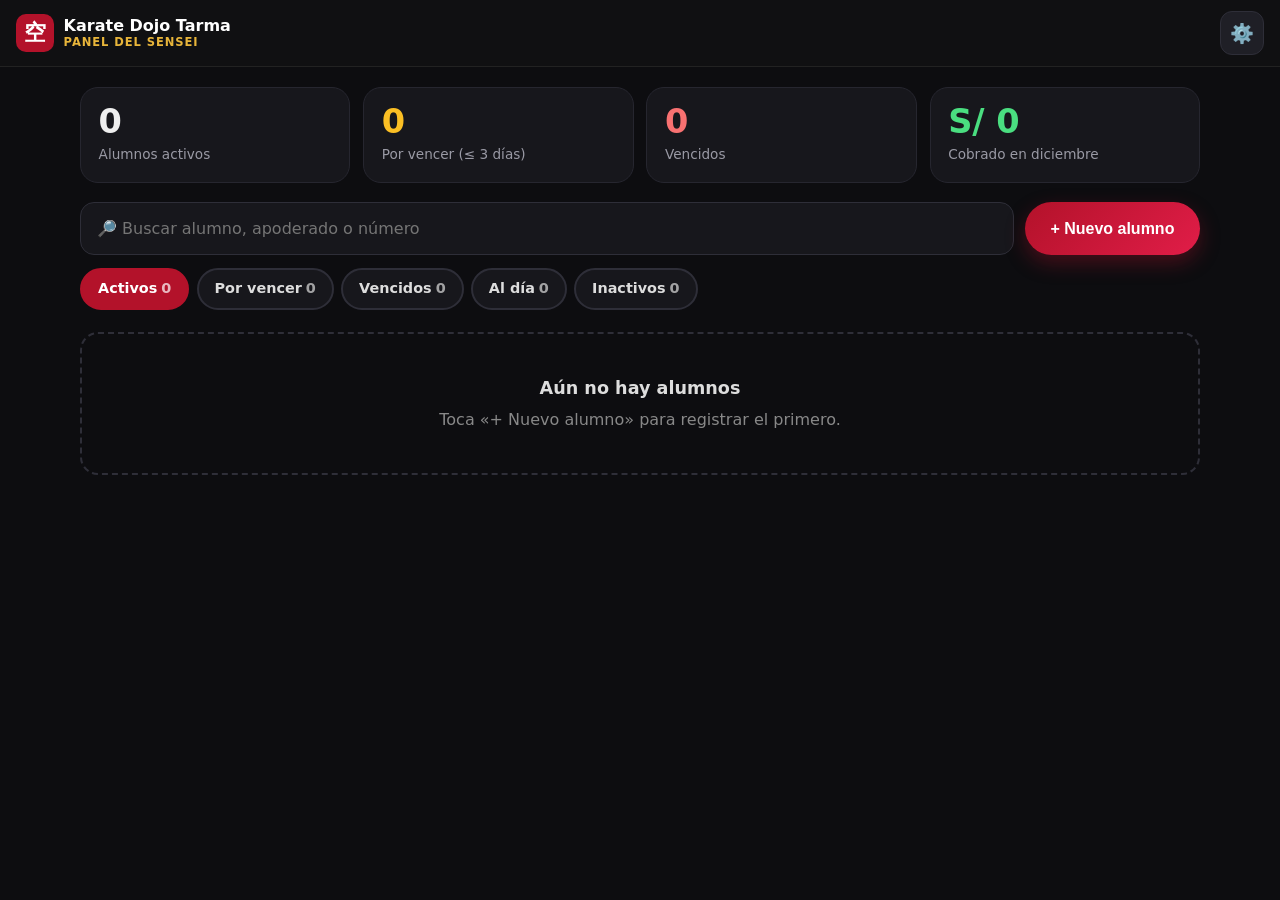
==== panel.html @ d48605f1 "Agrega tienda con carrito, plan mensual S/ 80 y panel del sensei - Página: sección Clases (lun, mié," ====
<!doctype html>
<html lang="es">
<head>
  <meta charset="utf-8">
  <meta name="viewport" content="width=device-width, initial-scale=1">
  <meta name="robots" content="noindex, nofollow">
  <title>Panel del sensei</title>
  <meta name="theme-color" content="#111114">
  <link rel="icon" href="data:image/svg+xml,%3Csvg xmlns='http://www.w3.org/2000/svg' viewBox='0 0 100 100'%3E%3Crect width='100' height='100' rx='22' fill='%23111114'/%3E%3Ctext x='50' y='70' font-size='60' text-anchor='middle' fill='%23e8b53a'%3E帳%3C/text%3E%3C/svg%3E">
  <link rel="stylesheet" href="css/styles.css">
  <link rel="stylesheet" href="css/panel.css">
</head>
<body class="pn">

<!-- Bloqueo con PIN (opcional) -->
<div class="lock" id="lock" hidden>
  <form class="lock-box" id="lockForm">
    <span class="logo big-logo">帳</span>
    <h1>Panel del sensei</h1>
    <p>Ingresa tu PIN</p>
    <input id="lockPin" type="password" inputmode="numeric" autocomplete="current-password" maxlength="12" required>
    <button class="btn btn-block">Entrar</button>
    <small id="lockErr"></small>
  </form>
</div>

<header class="pn-nav">
  <a class="brand" href="index.html"><span class="logo">空</span><span><span id="clubName">Karate</span><small>Panel del sensei</small></span></a>
  <div class="pn-nav-act">
    <button class="ibtn" id="btnCfg" aria-label="Ajustes y copias">⚙️</button>
  </div>
</header>

<main class="wrap pn-main">
  <div class="backup-warn" id="backupWarn" hidden>
    <span>💾 Los datos se guardan <b>solo en este celular / navegador</b>. Haz una copia de seguridad.</span>
    <button class="btn btn-sm" id="btnBackupNow">Descargar copia</button>
  </div>
  <div class="store-warn" id="storeWarn" hidden>⚠️ Este navegador no permite guardar datos (modo incógnito). Lo que registres se perderá al cerrar.</div>

  <section class="kpis" id="kpis"></section>

  <section class="toolbar">
    <input type="search" id="q" placeholder="🔎 Buscar alumno, apoderado o número">
    <button class="btn" id="btnNuevo">+ Nuevo alumno</button>
  </section>
  <div class="fchips" id="fchips"></div>

  <section class="alumnos" id="lista"></section>
</main>

<!-- Formulario alumno -->
<dialog class="dlg" id="dlgAlumno">
  <form id="fAlumno" method="dialog">
    <div class="dlg-head"><h2 id="fTitulo">Nuevo alumno</h2><button type="button" class="x" data-close>×</button></div>
    <div class="dlg-body fgrid">
      <label class="full">Nombre del alumno *<input name="nombre" required autocomplete="off"></label>
      <label>Apoderado (si es menor)<input name="apoderado" autocomplete="off"></label>
      <label>WhatsApp *<input name="whatsapp" type="tel" inputmode="tel" placeholder="987 654 321" required></label>
      <label>Edad<input name="edad" type="number" min="2" max="99"></label>
      <label>Grupo<select name="grupo" id="selGrupo"></select></label>
      <label>Cinturón<select name="cinturon" id="selCinturon"></select></label>
      <label>Mensualidad (S/)<input name="monto" type="number" min="0" step="1"></label>
      <label>Fecha de inscripción<input name="inicio" type="date" required></label>
      <label>Próximo vencimiento *<input name="vence" type="date" required></label>
      <label class="full">Notas<textarea name="notas" rows="2" placeholder="Talla de karategi, alergias, descuento…"></textarea></label>
      <label class="chk full"><input type="checkbox" name="activo" checked> Alumno activo (desmarca si se retiró)</label>
      <div class="full pagos" id="fPagos"></div>
    </div>
    <div class="dlg-foot"><button type="button" class="btn btn-ghost2" data-close>Cancelar</button><button class="btn" value="ok">Guardar</button></div>
  </form>
</dialog>

<!-- Ajustes -->
<dialog class="dlg" id="dlgCfg">
  <form id="fCfg" method="dialog">
    <div class="dlg-head"><h2>Ajustes</h2><button type="button" class="x" data-close>×</button></div>
    <div class="dlg-body">
      <h3>Avisos</h3>
      <div class="fgrid">
        <label>Avisar con cuántos días de anticipación<input name="dias" type="number" min="0" max="15"></label>
        <label>Mensualidad por defecto (S/)<input name="monto" type="number" min="0"></label>
      </div>
      <label>Mensaje: mensualidad por vencer<textarea name="msgPorVencer" rows="5"></textarea></label>
      <label>Mensaje: mensualidad vencida<textarea name="msgVencido" rows="5"></textarea></label>
      <p class="hint">Puedes usar: <code>{contacto}</code> <code>{alumno}</code> <code>{monto}</code> <code>{fecha}</code> <code>{cuando}</code> <code>{club}</code> <code>{yape}</code> <code>{dias_clase}</code> · <button type="button" class="link" id="btnMsgReset">restaurar mensajes</button></p>

      <h3>Seguridad</h3>
      <label>PIN para abrir el panel (vacío = sin PIN)<input name="pin" type="password" inputmode="numeric" maxlength="12" placeholder="••••" autocomplete="new-password"></label>
      <p class="hint">El PIN evita que alguien que tome tu celular vea la lista. Los datos nunca se suben a internet ni a GitHub.</p>

      <h3>Copias de seguridad</h3>
      <div class="bk">
        <button type="button" class="btn btn-sm" id="btnExport">💾 Descargar copia</button>
        <label class="btn btn-sm btn-ghost2 file">📂 Restaurar copia<input type="file" id="fileImport" accept=".json,application/json" hidden></label>
        <button type="button" class="btn btn-sm btn-ghost2" id="btnCsv">📊 Exportar a Excel</button>
      </div>
      <p class="hint" id="lastBk"></p>
      <button type="button" class="link danger" id="btnWipe">Borrar todos los datos de este dispositivo</button>
    </div>
    <div class="dlg-foot"><button type="button" class="btn btn-ghost2" data-close>Cerrar</button><button class="btn" value="ok">Guardar ajustes</button></div>
  </form>
</dialog>

<div class="toast" id="toast" role="status"></div>

<script src="js/datos.js"></script>
<script src="js/panel.js"></script>
</body>
</html>
---- css/styles.css ----
:root{--red:#b3122a;--red2:#e11d48;--ink:#111114;--ink2:#1b1b20;--paper:#faf7f2;--mut:#6b6b73;--gold:#e8b53a;--r:18px;--sh:0 10px 30px rgba(0,0,0,.12)}
[hidden]{display:none!important}
*{box-sizing:border-box;margin:0;padding:0}
html{scroll-behavior:smooth;scroll-padding-top:70px}
body{font-family:system-ui,-apple-system,"Segoe UI",Roboto,sans-serif;color:var(--ink);background:var(--paper);line-height:1.6;-webkit-text-size-adjust:100%}
img{max-width:100%;display:block}
.wrap{width:min(1120px,100% - 32px);margin-inline:auto}
.btn{display:inline-block;background:linear-gradient(135deg,var(--red),var(--red2));color:#fff;padding:.85rem 1.6rem;border-radius:999px;font-weight:700;text-decoration:none;border:0;cursor:pointer;font-size:1rem;box-shadow:0 8px 20px rgba(179,18,42,.35);transition:transform .2s}
.btn:hover{transform:translateY(-2px)}
.btn-sm{padding:.5rem 1.1rem;font-size:.9rem;box-shadow:none}
.btn-ghost{background:transparent;border:2px solid #fff;box-shadow:none}

/* nav */
.nav{position:fixed;inset:0 0 auto 0;z-index:50;display:flex;align-items:center;justify-content:space-between;padding:.7rem 1rem;background:rgba(17,17,20,.92);backdrop-filter:blur(8px);color:#fff}
.brand{display:flex;align-items:center;gap:.6rem;color:#fff;text-decoration:none;font-weight:800}
.logo{display:grid;place-items:center;width:38px;height:38px;border-radius:10px;background:var(--red);font-size:1.4rem}
.nav nav{display:flex;align-items:center;gap:1.4rem}
.nav nav a{color:#ddd;text-decoration:none;font-weight:600}
.nav nav a:hover{color:#fff}
.nav nav .btn{color:#fff}
.burger{display:none;background:none;border:0;width:40px;height:40px;cursor:pointer;flex-direction:column;justify-content:center;gap:5px;align-items:center}
.burger span{width:24px;height:3px;background:#fff;border-radius:2px}

/* hero */
.hero{position:relative;min-height:100svh;display:flex;align-items:center;color:#fff;overflow:hidden;
  background:radial-gradient(circle at 80% 20%,rgba(225,29,72,.45),transparent 50%),linear-gradient(160deg,#0d0d10,#2a0a12 70%,#5b0f1e)}
.hero-kanji{position:absolute;right:-2%;bottom:-6%;font-size:min(48vw,520px);font-weight:900;color:rgba(255,255,255,.05);line-height:1;pointer-events:none}
.hero-in{position:relative;padding:6rem 0 3rem}
.eyebrow{text-transform:uppercase;letter-spacing:.25em;color:var(--gold);font-weight:700;font-size:.85rem}
.hero h1{font-size:clamp(2.2rem,7vw,4.6rem);line-height:1.08;margin:.6rem 0 1rem;font-weight:900}
.hero h1 span{color:var(--red2)}
.lead{font-size:1.15rem;max-width:560px;color:#e5e5ea}
.cta{display:flex;flex-wrap:wrap;gap:.8rem;margin:1.8rem 0}
.stats{display:flex;flex-wrap:wrap;gap:2rem;list-style:none;margin-top:2rem}
.stats b{display:block;font-size:1.6rem;color:var(--gold)}
.stats span{color:#bbb;font-size:.9rem}

/* sections */
.sec{padding:clamp(3.5rem,8vw,6rem) 0}
.sec.dark{background:var(--ink);color:#eee}
.title{font-size:clamp(1.8rem,5vw,2.8rem);font-weight:900;line-height:1.15}
.title small{display:block;color:var(--red);text-transform:uppercase;letter-spacing:.2em;font-size:.8rem;margin-bottom:.3rem}
.dark .title small{color:var(--gold)}
.sub{color:var(--mut);margin:.6rem 0 2rem}
.h3{margin:3rem 0 1rem;font-size:1.3rem}

/* torneos */
.timeline{display:grid;gap:1rem;margin-top:1.5rem}
.t{display:grid;grid-template-columns:90px 1fr;gap:1.2rem;background:var(--ink2);border-radius:var(--r);padding:1.2rem;border:1px solid #2c2c34}
.date{background:linear-gradient(135deg,var(--red),var(--red2));border-radius:14px;text-align:center;padding:.6rem .2rem;color:#fff;align-self:start}
.date b{display:block;font-size:2rem;line-height:1}
.date span{font-size:.8rem;text-transform:uppercase;letter-spacing:.1em}
.t h3{font-size:1.2rem}
.t p{color:#b9b9c2;font-size:.95rem}
.tag{display:inline-block;background:#2f2f38;border-radius:99px;padding:.1rem .7rem;font-size:.8rem;margin:.4rem .3rem 0 0}
.empty{color:#aaa;padding:1rem;border:2px dashed #444;border-radius:var(--r)}
.results{display:grid;gap:.7rem}
.r{background:var(--ink2);border-radius:12px;padding:.9rem 1.1rem;display:flex;flex-wrap:wrap;justify-content:space-between;gap:.4rem}
.r b{color:var(--gold)}

/* galería */
.grid{display:grid;grid-template-columns:repeat(auto-fill,minmax(230px,1fr));gap:.9rem;margin-top:1.5rem}
.ph{position:relative;aspect-ratio:4/3;border-radius:14px;overflow:hidden;cursor:pointer;border:0;padding:0;background:#ddd;box-shadow:var(--sh)}
.ph img{width:100%;height:100%;object-fit:cover;transition:transform .4s}
.ph:hover img{transform:scale(1.08)}
.ph.fake{display:grid;place-items:center;color:#fff;font-size:3.2rem}
.ph span{position:absolute;inset:auto 0 0 0;padding:.6rem .8rem;color:#fff;font-size:.85rem;font-weight:600;text-align:left;background:linear-gradient(transparent,rgba(0,0,0,.75))}
.lightbox{position:fixed;inset:0;z-index:100;background:rgba(0,0,0,.92);display:flex;flex-direction:column;align-items:center;justify-content:center;padding:1rem;color:#fff}
.lightbox[hidden]{display:none}
.lightbox img{max-height:80vh;border-radius:10px}
.lightbox .big{width:min(90vw,600px);aspect-ratio:4/3;border-radius:14px;display:grid;place-items:center;font-size:6rem}
#lbClose{position:absolute;top:10px;right:18px;background:none;border:0;color:#fff;font-size:2.6rem;cursor:pointer}
#lbCap{margin-top:.8rem}

/* contacto */
.two{display:grid;grid-template-columns:1fr 1fr;gap:2.5rem}
.info{list-style:none;margin:1.5rem 0}
.info li{padding:.6rem 0;border-bottom:1px solid #2c2c34;display:flex;gap:.8rem}
.info a{color:var(--gold)}
.social{display:flex;gap:.6rem;flex-wrap:wrap}
.social a{color:#fff;border:1px solid #444;border-radius:99px;padding:.35rem 1rem;text-decoration:none;font-size:.9rem}
.social a:hover{background:var(--red);border-color:var(--red)}
.form{background:var(--ink2);padding:1.6rem;border-radius:var(--r);display:grid;gap:1rem;align-self:start}
.form label{display:grid;gap:.3rem;font-weight:600;font-size:.9rem}
.form input,.form textarea{padding:.75rem;border-radius:10px;border:1px solid #3a3a44;background:#121216;color:#fff;font:inherit}
.form input:focus,.form textarea:focus{outline:2px solid var(--red2)}
.map{width:100%;height:320px;border:0;border-radius:var(--r);margin-top:2.5rem;filter:grayscale(.3)}
footer{background:#08080a;color:#999;text-align:center;padding:1.8rem 1rem;font-size:.9rem}
.wa{position:fixed;right:16px;bottom:16px;z-index:60;background:#25d366;color:#fff;text-decoration:none;font-weight:700;padding:.75rem 1.1rem;border-radius:99px;box-shadow:0 8px 22px rgba(0,0,0,.3)}

/* animación */
.rv{opacity:0;transform:translateY(24px);transition:.7s}
.rv.in{opacity:1;transform:none}
@media(prefers-reduced-motion:reduce){.rv{opacity:1;transform:none;transition:none}html{scroll-behavior:auto}}

/* móvil */
@media(max-width:820px){
  .burger{display:flex}
  .nav nav{position:absolute;top:100%;left:0;right:0;flex-direction:column;background:#111114;padding:1rem;gap:1rem;display:none}
  .nav nav.open{display:flex}
  .two{grid-template-columns:1fr}
  .t{grid-template-columns:72px 1fr}
  .wa span{display:none}
  .grid{grid-template-columns:repeat(2,1fr);gap:.6rem}
  .ph.fake{font-size:2.4rem}
}

/* ===== utilidades ===== */
.btn-block{display:block;width:100%;text-align:center}
.link{background:none;border:0;color:var(--mut);text-decoration:underline;cursor:pointer;font:inherit;font-size:.9rem;margin-top:.6rem}
.note{margin-top:1.8rem;background:#fff3d6;border-left:5px solid var(--gold);padding:1rem 1.2rem;border-radius:10px;font-size:.95rem}
.check{list-style:none}
.check li{padding:.3rem 0 .3rem 1.6rem;position:relative}
.check li::before{content:"✓";position:absolute;left:0;color:var(--red);font-weight:900}

/* ===== dos mundos ===== */
.split{display:grid;grid-template-columns:1fr 1fr}
.half{position:relative;overflow:hidden;padding:clamp(2.5rem,6vw,4.5rem) clamp(1.2rem,5vw,4rem);color:#fff;text-decoration:none;min-height:300px;display:flex;flex-direction:column;justify-content:flex-end;transition:filter .3s}
.half:hover{filter:brightness(1.12)}
.half-dojo{background:linear-gradient(135deg,#b3122a,#5b0f1e)}
.half-shop{background:linear-gradient(135deg,#17171c,#2d2d36)}
.half-k{position:absolute;top:-.1em;right:.1em;font-size:clamp(6rem,16vw,11rem);font-weight:900;color:rgba(255,255,255,.08);line-height:1}
.half small{text-transform:uppercase;letter-spacing:.25em;color:var(--gold);font-weight:700;font-size:.8rem}
.half h2{font-size:clamp(1.7rem,4vw,2.6rem);font-weight:900;line-height:1.1;margin:.3rem 0 .5rem}
.half p{color:#e8e8ee;max-width:420px}
.half-go{margin-top:1.2rem;font-weight:800;color:var(--gold)}

/* ===== plan mensual ===== */
.plan{display:grid;grid-template-columns:1.1fr 1fr;gap:1.4rem;margin-top:2rem}
.plan-main{position:relative;background:#fff;border-radius:24px;padding:2rem;box-shadow:var(--sh);border:2px solid var(--red)}
.plan-tag{position:absolute;top:-13px;left:2rem;background:var(--red);color:#fff;font-weight:700;font-size:.8rem;padding:.2rem 1rem;border-radius:99px}
.plan-price{display:flex;align-items:baseline;gap:.3rem;color:var(--red);margin:.4rem 0 1rem}
.plan-price span{font-size:1.6rem;font-weight:800}
.plan-price b{font-size:clamp(4rem,12vw,5.5rem);line-height:1;font-weight:900}
.plan-price small{color:var(--mut);font-size:1.1rem;font-weight:600}
.days{display:flex;flex-wrap:wrap;gap:.5rem;margin-bottom:1.2rem}
.day{background:var(--ink);color:#fff;border-radius:12px;padding:.55rem .9rem;font-weight:800;text-align:center;min-width:86px}
.day small{display:block;color:var(--gold);font-size:.72rem;letter-spacing:.1em;text-transform:uppercase}
.plan-main .check{margin-bottom:1.5rem}
.plan-note{color:var(--mut);font-size:.88rem;margin-top:.9rem;text-align:center}
.plan-side{background:var(--ink);color:#eee;border-radius:24px;padding:2rem;display:flex;flex-direction:column;gap:1rem}
.plan-side h3{font-size:1.3rem}
.hours{display:grid;gap:.7rem}
.hour{display:flex;justify-content:space-between;align-items:center;gap:1rem;background:var(--ink2);border:1px solid #2c2c34;border-radius:14px;padding:.9rem 1rem}
.hour b{display:block}
.hour small{color:#9a9aa5}
.hour span{color:var(--gold);font-weight:800;white-space:nowrap}
.pay{margin-top:auto;display:grid;gap:.3rem;border-top:1px solid #2c2c34;padding-top:1rem;color:#cfcfd6}
.pay b{color:#fff}

/* ===== tienda ===== */
.shop{background:linear-gradient(180deg,#f2eee7,var(--paper))}
.filters{display:flex;gap:.5rem;overflow-x:auto;padding-bottom:.4rem;margin-bottom:1.2rem;scrollbar-width:none}
.chip{border:2px solid #d9d4cb;background:#fff;border-radius:99px;padding:.45rem 1rem;font:inherit;font-weight:700;font-size:.9rem;cursor:pointer;white-space:nowrap;color:var(--ink)}
.chip.on{background:var(--ink);border-color:var(--ink);color:#fff}
.products{display:grid;grid-template-columns:repeat(auto-fill,minmax(250px,1fr));gap:1.2rem}
.prod{background:#fff;border-radius:20px;overflow:hidden;box-shadow:var(--sh);display:flex;flex-direction:column}
.prod-img{position:relative;aspect-ratio:5/4;display:grid;place-items:center;background:radial-gradient(circle at 50% 40%,#3a3a45,#141418)}
.prod-img svg{width:58%;height:auto;filter:drop-shadow(0 12px 18px rgba(0,0,0,.45));transition:transform .4s,color .3s}
.prod:hover .prod-img svg{transform:scale(1.06) rotate(-3deg)}
.prod-img img{width:100%;height:100%;object-fit:cover}
.badge{position:absolute;top:12px;left:12px;background:var(--gold);color:var(--ink);font-weight:800;font-size:.72rem;padding:.2rem .7rem;border-radius:99px;text-transform:uppercase;letter-spacing:.05em}
.prod-body{padding:1.1rem 1.2rem 1.3rem;display:flex;flex-direction:column;gap:.6rem;flex:1}
.prod-body h3{font-size:1.1rem;line-height:1.25}
.prod-body p{color:var(--mut);font-size:.9rem}
.prod-price{font-size:1.7rem;font-weight:900;color:var(--red)}
.prod-price small{font-size:.85rem;color:var(--mut);font-weight:600}
.opt-l{font-size:.78rem;font-weight:800;text-transform:uppercase;letter-spacing:.08em;color:var(--mut)}
.opts{display:flex;flex-wrap:wrap;gap:.35rem}
.opt{min-width:42px;border:2px solid #e2ddd4;background:#fff;border-radius:10px;padding:.35rem .55rem;font:inherit;font-weight:800;font-size:.85rem;cursor:pointer;color:var(--ink)}
.opt.on{border-color:var(--red);background:var(--red);color:#fff}
.opt .dot{display:inline-block;width:10px;height:10px;border-radius:50%;margin-right:.3rem;vertical-align:-1px;border:1px solid rgba(0,0,0,.25)}
.prod .btn{margin-top:auto}
.sizes{margin-top:1.8rem;background:#fff;border-radius:16px;box-shadow:var(--sh);padding:1rem 1.2rem}
.sizes summary{cursor:pointer;font-weight:800}
.sizes-tbl{overflow-x:auto;margin-top:.8rem}
.sizes table{width:100%;border-collapse:collapse;font-size:.92rem}
.sizes th,.sizes td{padding:.5rem .6rem;text-align:left;border-bottom:1px solid #eee}
.sizes th{color:var(--mut);font-size:.78rem;text-transform:uppercase;letter-spacing:.06em}
.sizes td:first-child{font-weight:900;color:var(--red)}

/* ===== carrito ===== */
.cart-btn{position:fixed;right:16px;bottom:78px;z-index:60;background:var(--ink);color:#fff;border:0;font:inherit;font-weight:800;padding:.75rem 1.1rem;border-radius:99px;box-shadow:0 8px 22px rgba(0,0,0,.35);cursor:pointer}
.cart-btn span{background:var(--red);border-radius:99px;padding:.05rem .5rem;margin-left:.2rem}
.cart-btn.bump{animation:bump .4s}
@keyframes bump{50%{transform:scale(1.15)}}
.drawer-bg{position:fixed;inset:0;background:rgba(0,0,0,.5);z-index:90}
.drawer{position:fixed;top:0;right:0;bottom:0;width:min(400px,100%);background:#fff;z-index:95;display:flex;flex-direction:column;transform:translateX(100%);transition:transform .3s,visibility .3s;visibility:hidden}
.drawer.open{transform:none;visibility:visible;box-shadow:-10px 0 30px rgba(0,0,0,.2)}
.drawer-head{display:flex;justify-content:space-between;align-items:center;padding:1rem 1.2rem;border-bottom:1px solid #eee}
.drawer-head button{background:none;border:0;font-size:2rem;cursor:pointer;line-height:1}
.drawer-body{flex:1;overflow-y:auto;padding:1rem 1.2rem;display:grid;gap:.8rem;align-content:start}
.ci{display:grid;grid-template-columns:1fr auto;gap:.3rem .8rem;border-bottom:1px solid #f0f0f0;padding-bottom:.8rem}
.ci b{font-size:.95rem}
.ci small{color:var(--mut)}
.ci .qty{display:flex;align-items:center;gap:.4rem}
.ci .qty button{width:30px;height:30px;border-radius:8px;border:1px solid #ddd;background:#fff;font-weight:800;cursor:pointer}
.ci .sub{color:var(--red);font-weight:800;text-align:right;margin:0}
.drawer-foot{padding:1rem 1.2rem;border-top:1px solid #eee;text-align:center}
.total{display:flex;justify-content:space-between;font-size:1.2rem;margin-bottom:.8rem}
.total b{color:var(--red)}
.empty-cart{color:var(--mut);text-align:center;padding:2rem 0}
.toast{position:fixed;left:50%;bottom:24px;transform:translate(-50%,200%);opacity:0;background:var(--ink);color:#fff;padding:.7rem 1.2rem;border-radius:99px;z-index:120;font-weight:700;transition:transform .3s;pointer-events:none;max-width:calc(100% - 32px);text-align:center}
.toast.show{transform:translate(-50%,0);opacity:1}
footer .foot-link{display:inline-block;margin-top:.5rem;color:#666;font-size:.8rem}

@media(max-width:820px){
  .split,.plan{grid-template-columns:1fr}
  .half{min-height:230px}
  .products{grid-template-columns:repeat(2,1fr);gap:.7rem}
  .prod-body{padding:.8rem}
  .prod-body h3{font-size:.95rem}
  .prod-body p{display:none}
  .prod-price{font-size:1.3rem}
  .opt{min-width:36px;padding:.3rem .4rem;font-size:.78rem}
  .plan-main,.plan-side{padding:1.5rem}
}
@media(max-width:360px){.products{grid-template-columns:1fr}}
---- css/panel.css ----
/* ===== Panel del sensei ===== */
body.pn{background:#0d0d10;color:#eee;min-height:100vh}
.pn-nav{position:sticky;top:0;z-index:40;display:flex;align-items:center;justify-content:space-between;padding:.7rem 1rem;background:rgba(17,17,20,.95);backdrop-filter:blur(8px);border-bottom:1px solid #222}
.pn-nav .brand small{display:block;font-size:.72rem;color:var(--gold);font-weight:700;letter-spacing:.08em;text-transform:uppercase}
.pn-nav .brand>span:last-child{line-height:1.15}
.ibtn{background:#1f1f26;border:1px solid #2e2e38;border-radius:12px;width:44px;height:44px;font-size:1.2rem;cursor:pointer}
.pn-main{padding:1.2rem 0 5rem}
.btn-ghost2{background:#24242c;box-shadow:none;color:#eee}

.backup-warn,.store-warn{display:flex;flex-wrap:wrap;align-items:center;justify-content:space-between;gap:.7rem;background:#2a2112;border:1px solid #6b5216;color:#f5deb0;padding:.8rem 1rem;border-radius:14px;margin-bottom:1rem;font-size:.92rem}
.store-warn{background:#2a1215;border-color:#7a1d2a}

.kpis{display:grid;grid-template-columns:repeat(4,1fr);gap:.8rem;margin-bottom:1.2rem}
.kpi{background:#17171c;border:1px solid #26262f;border-radius:18px;padding:1rem 1.1rem;cursor:pointer;text-align:left;color:inherit;font:inherit}
.kpi b{display:block;font-size:clamp(1.5rem,5vw,2.1rem);font-weight:900;line-height:1.1}
.kpi span{color:#9a9aa5;font-size:.85rem}
.kpi.k-warn b{color:#fbbf24}.kpi.k-bad b{color:#f87171}.kpi.k-ok b{color:#4ade80}

.toolbar{display:flex;gap:.7rem;margin-bottom:.8rem}
.toolbar input{flex:1;min-width:0;padding:.8rem 1rem;border-radius:14px;border:1px solid #2e2e38;background:#17171c;color:#fff;font:inherit}
.fchips{display:flex;gap:.45rem;overflow-x:auto;padding-bottom:.4rem;margin-bottom:1rem;scrollbar-width:none}
.fchips .chip{background:#17171c;border-color:#2e2e38;color:#ddd}
.fchips .chip.on{background:var(--red);border-color:var(--red);color:#fff}
.fchips .chip i{font-style:normal;opacity:.7;margin-left:.25rem}

.alumnos{display:grid;grid-template-columns:repeat(auto-fill,minmax(310px,1fr));gap:.9rem}
.al{background:#17171c;border:1px solid #26262f;border-left:5px solid #4ade80;border-radius:18px;padding:1rem 1.1rem;display:flex;flex-direction:column;gap:.55rem}
.al.st-porvencer{border-left-color:#fbbf24}
.al.st-vencido{border-left-color:#f87171}
.al.st-inactivo{border-left-color:#555;opacity:.65}
.al-top{display:flex;justify-content:space-between;gap:.6rem;align-items:flex-start}
.al h3{font-size:1.08rem;line-height:1.25}
.al small{color:#9a9aa5}
.pill{font-size:.72rem;font-weight:800;padding:.2rem .6rem;border-radius:99px;white-space:nowrap;text-transform:uppercase;letter-spacing:.04em}
.p-aldia{background:#12321f;color:#4ade80}.p-porvencer{background:#3a2c0b;color:#fbbf24}.p-vencido{background:#3d1418;color:#f87171}.p-inactivo{background:#2a2a30;color:#aaa}
.al-due{display:flex;justify-content:space-between;align-items:baseline;gap:.5rem;background:#101014;border-radius:12px;padding:.55rem .8rem}
.al-due b{font-size:.95rem}
.al-due span{font-weight:800;font-size:.9rem}
.st-porvencer .al-due span{color:#fbbf24}.st-vencido .al-due span{color:#f87171}.st-aldia .al-due span{color:#4ade80}
.al-meta{font-size:.88rem;color:#c3c3cc;display:flex;flex-wrap:wrap;gap:.2rem .9rem}
.al-aviso{font-size:.8rem;color:#7dd3fc}
.al-act{display:grid;grid-template-columns:1fr 1fr auto auto;gap:.45rem;margin-top:.2rem}
.al-act button{border:0;border-radius:12px;padding:.65rem .5rem;font:inherit;font-weight:800;font-size:.88rem;cursor:pointer;color:#fff}
.b-wa{background:#1f9d55}.b-pay{background:#2c2c36}.b-ic{background:#22222a;width:44px}
.b-wa:hover{background:#25b863}.b-pay:hover{background:#3a3a46}
.empty-st{grid-column:1/-1;text-align:center;color:#888;border:2px dashed #2e2e38;border-radius:18px;padding:2.5rem 1rem}
.empty-st b{display:block;color:#ddd;font-size:1.1rem;margin-bottom:.3rem}

/* diálogos */
.dlg{border:0;padding:0;border-radius:20px;background:#16161b;color:#eee;width:min(620px,calc(100% - 24px));max-height:calc(100dvh - 24px);box-shadow:0 30px 80px rgba(0,0,0,.6)}
.dlg::backdrop{background:rgba(0,0,0,.65)}
.dlg form{display:flex;flex-direction:column;max-height:calc(100dvh - 24px)}
.dlg-head{display:flex;justify-content:space-between;align-items:center;padding:1rem 1.2rem;border-bottom:1px solid #26262f}
.dlg-head h2{font-size:1.2rem}
.x{background:none;border:0;color:#aaa;font-size:2rem;line-height:1;cursor:pointer}
.dlg-body{padding:1.1rem 1.2rem;overflow-y:auto;display:grid;gap:.9rem}
.dlg-body h3{font-size:.8rem;text-transform:uppercase;letter-spacing:.12em;color:var(--gold);margin-top:.4rem}
.dlg-foot{display:flex;justify-content:flex-end;gap:.6rem;padding:.9rem 1.2rem;border-top:1px solid #26262f}
.fgrid{display:grid;grid-template-columns:1fr 1fr;gap:.8rem}
.fgrid .full{grid-column:1/-1}
.dlg label{display:grid;gap:.3rem;font-size:.85rem;font-weight:700;color:#cfcfd6}
.dlg input,.dlg select,.dlg textarea{padding:.7rem .8rem;border-radius:10px;border:1px solid #33333d;background:#0f0f13;color:#fff;font:inherit;font-weight:400;width:100%}
.dlg input:focus,.dlg select:focus,.dlg textarea:focus{outline:2px solid var(--red2)}
.dlg .chk{display:flex;align-items:center;gap:.5rem;font-weight:600}
.dlg .chk input{width:auto}
.hint{font-size:.8rem;color:#8a8a95}
.hint code{background:#24242c;border-radius:5px;padding:.05rem .3rem;color:#fbbf24}
.bk{display:flex;flex-wrap:wrap;gap:.5rem}
.bk .file{cursor:pointer;display:inline-block}
.danger{color:#f87171}
.pagos{font-size:.85rem;color:#aaa}
.pagos ul{list-style:none;display:grid;gap:.25rem;margin-top:.3rem}
.pagos li{display:flex;justify-content:space-between;background:#101014;border-radius:8px;padding:.35rem .6rem}

/* bloqueo */
.lock{position:fixed;inset:0;z-index:200;background:radial-gradient(circle at 50% 20%,#2a0a12,#0d0d10 70%);display:grid;place-items:center;padding:1rem}
.lock[hidden]{display:none}
.lock-box{width:min(320px,100%);text-align:center;display:grid;gap:.8rem;justify-items:center}
.big-logo{width:64px;height:64px;font-size:2rem;background:#111114;color:var(--gold);border:1px solid #333}
.lock-box input{width:100%;text-align:center;font-size:1.6rem;letter-spacing:.4em;padding:.7rem;border-radius:14px;border:1px solid #33333d;background:#0f0f13;color:#fff}
.lock-box small{color:#f87171;min-height:1.2em}

@media(max-width:820px){
  .kpis{grid-template-columns:repeat(2,1fr)}
  .toolbar{flex-direction:column}
  .alumnos{grid-template-columns:1fr}
  .fgrid{grid-template-columns:1fr}
}
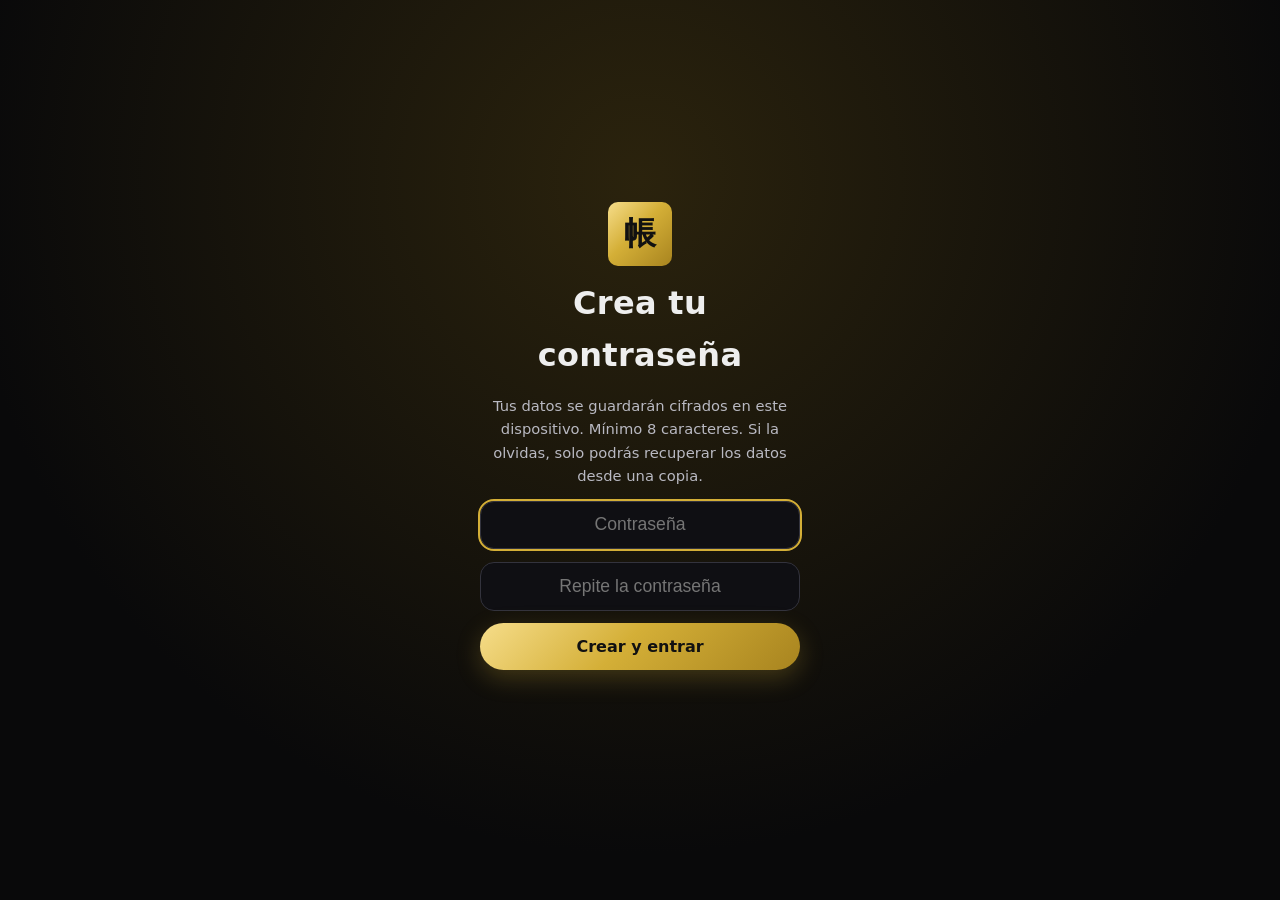
==== commit b45719a0: "Tema negro y dorado, tienda en página aparte y panel cifrado - Portada con dos entradas: matrícula (" ====
--- a/panel.html
+++ b/panel.html
@@ -3,6 +3,8 @@
 <head>
   <meta charset="utf-8">
   <meta name="viewport" content="width=device-width, initial-scale=1">
+  <meta http-equiv="Content-Security-Policy" content="default-src 'self'; script-src 'self'; style-src 'self' 'unsafe-inline'; img-src 'self' data: https:; frame-src https://www.openstreetmap.org; connect-src 'none'; object-src 'none'; base-uri 'none'; form-action 'self'">
+  <meta name="referrer" content="no-referrer">
   <meta name="robots" content="noindex, nofollow">
   <title>Panel del sensei</title>
   <meta name="theme-color" content="#111114">
@@ -12,14 +14,15 @@
 </head>
 <body class="pn">
 
-<!-- Bloqueo con PIN (opcional) -->
+<!-- Bloqueo con contraseña (datos cifrados) -->
 <div class="lock" id="lock" hidden>
   <form class="lock-box" id="lockForm">
     <span class="logo big-logo">帳</span>
-    <h1>Panel del sensei</h1>
-    <p>Ingresa tu PIN</p>
-    <input id="lockPin" type="password" inputmode="numeric" autocomplete="current-password" maxlength="12" required>
-    <button class="btn btn-block">Entrar</button>
+    <h1 id="lockTitle">Panel del sensei</h1>
+    <p id="lockMsg"></p>
+    <input id="lockPin" type="password" autocomplete="current-password" maxlength="64" placeholder="Contraseña" required>
+    <input id="lockPin2" type="password" autocomplete="new-password" maxlength="64" placeholder="Repite la contraseña" hidden>
+    <button class="btn btn-block" id="lockBtn">Entrar</button>
     <small id="lockErr"></small>
   </form>
 </div>
@@ -27,6 +30,7 @@
 <header class="pn-nav">
   <a class="brand" href="index.html"><span class="logo">空</span><span><span id="clubName">Karate</span><small>Panel del sensei</small></span></a>
   <div class="pn-nav-act">
+    <button class="ibtn" id="btnLock" aria-label="Bloquear panel">🔒</button>
     <button class="ibtn" id="btnCfg" aria-label="Ajustes y copias">⚙️</button>
   </div>
 </header>
@@ -86,12 +90,15 @@
       <p class="hint">Puedes usar: <code>{contacto}</code> <code>{alumno}</code> <code>{monto}</code> <code>{fecha}</code> <code>{cuando}</code> <code>{club}</code> <code>{yape}</code> <code>{dias_clase}</code> · <button type="button" class="link" id="btnMsgReset">restaurar mensajes</button></p>
 
       <h3>Seguridad</h3>
-      <label>PIN para abrir el panel (vacío = sin PIN)<input name="pin" type="password" inputmode="numeric" maxlength="12" placeholder="••••" autocomplete="new-password"></label>
-      <p class="hint">El PIN evita que alguien que tome tu celular vea la lista. Los datos nunca se suben a internet ni a GitHub.</p>
+      <div class="fgrid">
+        <label>Bloquear tras (minutos sin usar)<input name="bloqueoMin" type="number" min="1" max="60"></label>
+        <label>Cambiar contraseña (opcional)<input name="nuevaPass" type="password" minlength="8" maxlength="64" autocomplete="new-password" placeholder="Nueva contraseña"></label>
+      </div>
+      <p class="hint">Tus datos están <b>cifrados</b> en este dispositivo con tu contraseña. Si la olvidas <b>no se pueden recuperar</b>; por eso guarda una copia de seguridad.</p>
 
       <h3>Copias de seguridad</h3>
       <div class="bk">
-        <button type="button" class="btn btn-sm" id="btnExport">💾 Descargar copia</button>
+        <button type="button" class="btn btn-sm" id="btnExport">💾 Copia cifrada</button>
         <label class="btn btn-sm btn-ghost2 file">📂 Restaurar copia<input type="file" id="fileImport" accept=".json,application/json" hidden></label>
         <button type="button" class="btn btn-sm btn-ghost2" id="btnCsv">📊 Exportar a Excel</button>
       </div>
@@ -102,6 +109,16 @@
   </form>
 </dialog>
 
+<dialog class="dlg" id="dlgRestore">
+  <div class="dlg-head"><h2>Restaurar copia</h2><button type="button" class="x" data-close>×</button></div>
+  <div class="dlg-body">
+    <p id="restInfo" class="hint"></p>
+    <label>Contraseña con la que se hizo la copia<input id="restPass" type="password" autocomplete="off" maxlength="64"></label>
+    <small id="restErr" style="color:#f87171"></small>
+  </div>
+  <div class="dlg-foot"><button type="button" class="btn btn-ghost2" data-close>Cancelar</button><button type="button" class="btn" id="restGo">Restaurar</button></div>
+</dialog>
+
 <div class="toast" id="toast" role="status"></div>
 
 <script src="js/datos.js"></script>
--- a/css/styles.css
+++ b/css/styles.css
@@ -1,92 +1,203 @@
-:root{--red:#b3122a;--red2:#e11d48;--ink:#111114;--ink2:#1b1b20;--paper:#faf7f2;--mut:#6b6b73;--gold:#e8b53a;--r:18px;--sh:0 10px 30px rgba(0,0,0,.12)}
+/* ===== Tema negro y dorado ===== */
+:root{
+  --bg:#09090a;--bg2:#111113;--card:#161618;--card2:#1c1c1f;--line:#2a2824;
+  --gold:#d4af37;--gold2:#f2d67a;--gold3:#a8841f;--txt:#f3efe6;--mut:#a39f97;
+  --grad:linear-gradient(135deg,#f6dd8a 0%,#d4af37 45%,#a8841f 100%);
+  --r:18px;--sh:0 14px 40px rgba(0,0,0,.5);
+  /* alias usados por el panel */
+  --ink:#09090a;--ink2:#161618;--red:#d4af37;--red2:#f2d67a;--paper:#09090a
+}
 [hidden]{display:none!important}
 *{box-sizing:border-box;margin:0;padding:0}
 html{scroll-behavior:smooth;scroll-padding-top:70px}
-body{font-family:system-ui,-apple-system,"Segoe UI",Roboto,sans-serif;color:var(--ink);background:var(--paper);line-height:1.6;-webkit-text-size-adjust:100%}
+body{font-family:system-ui,-apple-system,"Segoe UI",Roboto,sans-serif;color:var(--txt);background:var(--bg);line-height:1.6;-webkit-text-size-adjust:100%}
+h1,h2,.title,.disp{font-family:"Oswald",system-ui,sans-serif;letter-spacing:.01em}
 img{max-width:100%;display:block}
+a{color:var(--gold2)}
 .wrap{width:min(1120px,100% - 32px);margin-inline:auto}
-.btn{display:inline-block;background:linear-gradient(135deg,var(--red),var(--red2));color:#fff;padding:.85rem 1.6rem;border-radius:999px;font-weight:700;text-decoration:none;border:0;cursor:pointer;font-size:1rem;box-shadow:0 8px 20px rgba(179,18,42,.35);transition:transform .2s}
-.btn:hover{transform:translateY(-2px)}
+.gold{background:var(--grad);-webkit-background-clip:text;background-clip:text;color:transparent}
+
+/* botones */
+.btn{display:inline-block;background:var(--grad);color:#111;padding:.85rem 1.6rem;border-radius:999px;font-weight:800;text-decoration:none;border:0;cursor:pointer;font-size:1rem;box-shadow:0 8px 24px rgba(212,175,55,.25);transition:transform .2s,box-shadow .2s;font-family:inherit}
+.btn:hover{transform:translateY(-2px);box-shadow:0 12px 30px rgba(212,175,55,.38)}
+.btn:disabled{opacity:.5;cursor:not-allowed;transform:none}
 .btn-sm{padding:.5rem 1.1rem;font-size:.9rem;box-shadow:none}
-.btn-ghost{background:transparent;border:2px solid #fff;box-shadow:none}
+.btn-ghost{background:transparent;border:2px solid var(--gold);color:var(--gold2);box-shadow:none}
+.btn-block{display:block;width:100%;text-align:center}
+.link{background:none;border:0;color:var(--mut);text-decoration:underline;cursor:pointer;font:inherit;font-size:.9rem;margin-top:.6rem}
 
 /* nav */
-.nav{position:fixed;inset:0 0 auto 0;z-index:50;display:flex;align-items:center;justify-content:space-between;padding:.7rem 1rem;background:rgba(17,17,20,.92);backdrop-filter:blur(8px);color:#fff}
-.brand{display:flex;align-items:center;gap:.6rem;color:#fff;text-decoration:none;font-weight:800}
-.logo{display:grid;place-items:center;width:38px;height:38px;border-radius:10px;background:var(--red);font-size:1.4rem}
+.nav{position:fixed;inset:0 0 auto 0;z-index:50;display:flex;align-items:center;justify-content:space-between;padding:.7rem 1rem;background:rgba(9,9,10,.9);backdrop-filter:blur(10px);border-bottom:1px solid rgba(212,175,55,.18)}
+.brand{display:flex;align-items:center;gap:.6rem;color:var(--txt);text-decoration:none;font-weight:800}
+.logo{display:grid;place-items:center;width:38px;height:38px;border-radius:10px;background:var(--grad);color:#111;font-size:1.35rem;font-weight:900}
 .nav nav{display:flex;align-items:center;gap:1.4rem}
-.nav nav a{color:#ddd;text-decoration:none;font-weight:600}
-.nav nav a:hover{color:#fff}
-.nav nav .btn{color:#fff}
+.nav nav a{color:#cfcabd;text-decoration:none;font-weight:600}
+.nav nav a:hover,.nav nav a.on{color:var(--gold2)}
+.nav nav .btn{color:#111}
 .burger{display:none;background:none;border:0;width:40px;height:40px;cursor:pointer;flex-direction:column;justify-content:center;gap:5px;align-items:center}
-.burger span{width:24px;height:3px;background:#fff;border-radius:2px}
-
-/* hero */
-.hero{position:relative;min-height:100svh;display:flex;align-items:center;color:#fff;overflow:hidden;
-  background:radial-gradient(circle at 80% 20%,rgba(225,29,72,.45),transparent 50%),linear-gradient(160deg,#0d0d10,#2a0a12 70%,#5b0f1e)}
-.hero-kanji{position:absolute;right:-2%;bottom:-6%;font-size:min(48vw,520px);font-weight:900;color:rgba(255,255,255,.05);line-height:1;pointer-events:none}
-.hero-in{position:relative;padding:6rem 0 3rem}
-.eyebrow{text-transform:uppercase;letter-spacing:.25em;color:var(--gold);font-weight:700;font-size:.85rem}
-.hero h1{font-size:clamp(2.2rem,7vw,4.6rem);line-height:1.08;margin:.6rem 0 1rem;font-weight:900}
-.hero h1 span{color:var(--red2)}
-.lead{font-size:1.15rem;max-width:560px;color:#e5e5ea}
-.cta{display:flex;flex-wrap:wrap;gap:.8rem;margin:1.8rem 0}
-.stats{display:flex;flex-wrap:wrap;gap:2rem;list-style:none;margin-top:2rem}
-.stats b{display:block;font-size:1.6rem;color:var(--gold)}
-.stats span{color:#bbb;font-size:.9rem}
-
-/* sections */
+.burger span{width:24px;height:3px;background:var(--gold);border-radius:2px}
+
+/* ===== portada con dos puertas ===== */
+.hero2{position:relative;padding:5.5rem 0 0;background:radial-gradient(ellipse at 50% 0%,rgba(212,175,55,.16),transparent 60%),var(--bg);overflow:hidden}
+.hero2-top{text-align:center;padding:1.5rem 0 2rem}
+.eyebrow{text-transform:uppercase;letter-spacing:.3em;color:var(--gold);font-weight:700;font-size:.8rem}
+.hero2 h1{font-size:clamp(2.3rem,7vw,4.4rem);line-height:1.05;margin:.5rem 0 .6rem;font-weight:700;text-transform:uppercase}
+.lead{font-size:1.1rem;color:#cfcabd;max-width:600px;margin-inline:auto}
+.doors{display:grid;grid-template-columns:1fr 1fr;gap:1px;background:rgba(212,175,55,.35);border-top:1px solid rgba(212,175,55,.35)}
+.door{position:relative;overflow:hidden;min-height:min(62vh,560px);padding:clamp(2rem,5vw,3.5rem);display:flex;flex-direction:column;justify-content:flex-end;text-decoration:none;color:var(--txt);background:var(--bg2);transition:background .35s}
+.door::after{content:"";position:absolute;inset:0;background:radial-gradient(circle at 70% 30%,rgba(212,175,55,.22),transparent 60%);opacity:.5;transition:opacity .35s;pointer-events:none}
+.door:hover::after{opacity:1}
+.door-k{position:absolute;top:.15em;right:.2em;font-size:clamp(6rem,15vw,11rem);font-weight:900;line-height:1;color:rgba(212,175,55,.09)}
+.door-art{position:absolute;top:12%;right:8%;width:clamp(110px,20vw,200px);opacity:.9;filter:drop-shadow(0 18px 30px rgba(0,0,0,.6));transition:transform .5s}
+.door:hover .door-art{transform:rotate(-4deg) scale(1.05)}
+.door small{text-transform:uppercase;letter-spacing:.3em;color:var(--gold);font-weight:700;font-size:.8rem}
+.door h2{font-size:clamp(2rem,4.5vw,3.2rem);line-height:1.05;text-transform:uppercase;margin:.3rem 0 .6rem;position:relative}
+.door p{color:#cfcabd;max-width:420px;position:relative}
+.door-price{font-family:"Oswald",sans-serif;font-size:clamp(2.6rem,6vw,3.8rem);font-weight:700;line-height:1;margin:.8rem 0 .2rem;position:relative}
+.door-price small{font-family:system-ui,sans-serif;letter-spacing:0;text-transform:none;color:var(--mut);font-size:1rem}
+.door .btn{margin-top:1.4rem;align-self:flex-start;position:relative}
+
+/* secciones */
 .sec{padding:clamp(3.5rem,8vw,6rem) 0}
-.sec.dark{background:var(--ink);color:#eee}
-.title{font-size:clamp(1.8rem,5vw,2.8rem);font-weight:900;line-height:1.15}
-.title small{display:block;color:var(--red);text-transform:uppercase;letter-spacing:.2em;font-size:.8rem;margin-bottom:.3rem}
-.dark .title small{color:var(--gold)}
+.sec.alt{background:var(--bg2)}
+.title{font-size:clamp(1.9rem,5vw,3rem);font-weight:700;line-height:1.1;text-transform:uppercase}
+.title small{display:block;color:var(--gold);letter-spacing:.3em;font-size:.8rem;margin-bottom:.4rem;font-family:system-ui,sans-serif;font-weight:700}
 .sub{color:var(--mut);margin:.6rem 0 2rem}
 .h3{margin:3rem 0 1rem;font-size:1.3rem}
+.note{margin-top:1.8rem;background:rgba(212,175,55,.08);border-left:4px solid var(--gold);padding:1rem 1.2rem;border-radius:10px;font-size:.95rem;color:#ddd6c5}
+.check{list-style:none}
+.check li{padding:.3rem 0 .3rem 1.6rem;position:relative}
+.check li::before{content:"✓";position:absolute;left:0;color:var(--gold);font-weight:900}
+
+/* ===== matrícula ===== */
+.plan{display:grid;grid-template-columns:1.1fr 1fr;gap:1.4rem;margin-top:2rem}
+.plan-main{position:relative;background:linear-gradient(160deg,#1d1a12,#121214 60%);border-radius:24px;padding:2rem;box-shadow:var(--sh);border:1px solid var(--gold)}
+.plan-tag{position:absolute;top:-13px;left:2rem;background:var(--grad);color:#111;font-weight:800;font-size:.8rem;padding:.2rem 1rem;border-radius:99px}
+.plan-price{display:flex;align-items:baseline;gap:.3rem;margin:.4rem 0 1rem}
+.plan-price span{font-size:1.6rem;font-weight:800;color:var(--gold)}
+.plan-price b{font-family:"Oswald",sans-serif;font-size:clamp(4.2rem,12vw,6rem);line-height:1;font-weight:700}
+.plan-price small{color:var(--mut);font-size:1.1rem;font-weight:600}
+.days{display:flex;flex-wrap:wrap;gap:.5rem;margin-bottom:1.2rem}
+.day{background:#0c0c0d;border:1px solid var(--line);border-radius:12px;padding:.55rem .9rem;font-weight:800;text-align:center;min-width:86px}
+.day small{display:block;color:var(--gold);font-size:.72rem;letter-spacing:.1em;text-transform:uppercase}
+.plan-main .check{margin-bottom:1.5rem}
+.plan-note{color:var(--mut);font-size:.88rem;margin-top:.9rem;text-align:center}
+.plan-side{background:var(--card);border:1px solid var(--line);border-radius:24px;padding:2rem;display:flex;flex-direction:column;gap:1rem}
+.plan-side h3{font-size:1.3rem}
+.hours{display:grid;gap:.7rem}
+.hour{display:flex;justify-content:space-between;align-items:center;gap:1rem;background:#0f0f11;border:1px solid var(--line);border-radius:14px;padding:.9rem 1rem}
+.hour b{display:block}
+.hour small{color:var(--mut)}
+.hour span{color:var(--gold2);font-weight:800;white-space:nowrap}
+.pay{margin-top:auto;display:grid;gap:.3rem;border-top:1px solid var(--line);padding-top:1rem;color:#cfcabd}
+.ficha{margin-top:2rem;background:var(--card);border:1px solid var(--line);border-radius:24px;padding:clamp(1.3rem,4vw,2.2rem)}
+.ficha h3{font-family:"Oswald",sans-serif;text-transform:uppercase;font-size:1.5rem}
+.ficha p{color:var(--mut);margin-bottom:1.2rem}
+
+/* formularios */
+.fgrid{display:grid;grid-template-columns:1fr 1fr;gap:.9rem}
+.fgrid .full{grid-column:1/-1}
+.form label,.ficha label{display:grid;gap:.3rem;font-weight:600;font-size:.88rem;color:#d8d2c4}
+.form input,.form textarea,.form select,.ficha input,.ficha textarea,.ficha select{padding:.75rem;border-radius:10px;border:1px solid #34312a;background:#0c0c0d;color:var(--txt);font:inherit;width:100%}
+input:focus,textarea:focus,select:focus{outline:2px solid var(--gold)}
 
 /* torneos */
 .timeline{display:grid;gap:1rem;margin-top:1.5rem}
-.t{display:grid;grid-template-columns:90px 1fr;gap:1.2rem;background:var(--ink2);border-radius:var(--r);padding:1.2rem;border:1px solid #2c2c34}
-.date{background:linear-gradient(135deg,var(--red),var(--red2));border-radius:14px;text-align:center;padding:.6rem .2rem;color:#fff;align-self:start}
-.date b{display:block;font-size:2rem;line-height:1}
-.date span{font-size:.8rem;text-transform:uppercase;letter-spacing:.1em}
+.t{display:grid;grid-template-columns:90px 1fr;gap:1.2rem;background:var(--card);border-radius:var(--r);padding:1.2rem;border:1px solid var(--line)}
+.date{background:var(--grad);border-radius:14px;text-align:center;padding:.6rem .2rem;color:#111;align-self:start}
+.date b{display:block;font-size:2rem;line-height:1;font-family:"Oswald",sans-serif}
+.date span{font-size:.75rem;text-transform:uppercase;letter-spacing:.1em;font-weight:700}
 .t h3{font-size:1.2rem}
-.t p{color:#b9b9c2;font-size:.95rem}
-.tag{display:inline-block;background:#2f2f38;border-radius:99px;padding:.1rem .7rem;font-size:.8rem;margin:.4rem .3rem 0 0}
-.empty{color:#aaa;padding:1rem;border:2px dashed #444;border-radius:var(--r)}
+.t p{color:var(--mut);font-size:.95rem}
+.tag{display:inline-block;background:#24221d;color:var(--gold2);border-radius:99px;padding:.1rem .7rem;font-size:.8rem;margin:.4rem .3rem 0 0}
+.empty{color:var(--mut);padding:1rem;border:2px dashed var(--line);border-radius:var(--r)}
 .results{display:grid;gap:.7rem}
-.r{background:var(--ink2);border-radius:12px;padding:.9rem 1.1rem;display:flex;flex-wrap:wrap;justify-content:space-between;gap:.4rem}
-.r b{color:var(--gold)}
+.r{background:var(--card);border:1px solid var(--line);border-radius:12px;padding:.9rem 1.1rem;display:flex;flex-wrap:wrap;justify-content:space-between;gap:.4rem}
+.r b{color:var(--gold2)}
 
 /* galería */
 .grid{display:grid;grid-template-columns:repeat(auto-fill,minmax(230px,1fr));gap:.9rem;margin-top:1.5rem}
-.ph{position:relative;aspect-ratio:4/3;border-radius:14px;overflow:hidden;cursor:pointer;border:0;padding:0;background:#ddd;box-shadow:var(--sh)}
+.ph{position:relative;aspect-ratio:4/3;border-radius:14px;overflow:hidden;cursor:pointer;border:1px solid var(--line);padding:0;background:#222;box-shadow:var(--sh)}
 .ph img{width:100%;height:100%;object-fit:cover;transition:transform .4s}
 .ph:hover img{transform:scale(1.08)}
 .ph.fake{display:grid;place-items:center;color:#fff;font-size:3.2rem}
-.ph span{position:absolute;inset:auto 0 0 0;padding:.6rem .8rem;color:#fff;font-size:.85rem;font-weight:600;text-align:left;background:linear-gradient(transparent,rgba(0,0,0,.75))}
-.lightbox{position:fixed;inset:0;z-index:100;background:rgba(0,0,0,.92);display:flex;flex-direction:column;align-items:center;justify-content:center;padding:1rem;color:#fff}
-.lightbox[hidden]{display:none}
+.ph span{position:absolute;inset:auto 0 0 0;padding:.6rem .8rem;color:#fff;font-size:.85rem;font-weight:600;text-align:left;background:linear-gradient(transparent,rgba(0,0,0,.8))}
+.lightbox{position:fixed;inset:0;z-index:100;background:rgba(0,0,0,.94);display:flex;flex-direction:column;align-items:center;justify-content:center;padding:1rem;color:#fff}
 .lightbox img{max-height:80vh;border-radius:10px}
 .lightbox .big{width:min(90vw,600px);aspect-ratio:4/3;border-radius:14px;display:grid;place-items:center;font-size:6rem}
 #lbClose{position:absolute;top:10px;right:18px;background:none;border:0;color:#fff;font-size:2.6rem;cursor:pointer}
 #lbCap{margin-top:.8rem}
 
 /* contacto */
-.two{display:grid;grid-template-columns:1fr 1fr;gap:2.5rem}
+.two{display:grid;grid-template-columns:1fr 1fr;gap:2.5rem;align-items:start}
 .info{list-style:none;margin:1.5rem 0}
-.info li{padding:.6rem 0;border-bottom:1px solid #2c2c34;display:flex;gap:.8rem}
-.info a{color:var(--gold)}
+.info li{padding:.7rem 0;border-bottom:1px solid var(--line);display:flex;gap:.8rem}
 .social{display:flex;gap:.6rem;flex-wrap:wrap}
-.social a{color:#fff;border:1px solid #444;border-radius:99px;padding:.35rem 1rem;text-decoration:none;font-size:.9rem}
-.social a:hover{background:var(--red);border-color:var(--red)}
-.form{background:var(--ink2);padding:1.6rem;border-radius:var(--r);display:grid;gap:1rem;align-self:start}
-.form label{display:grid;gap:.3rem;font-weight:600;font-size:.9rem}
-.form input,.form textarea{padding:.75rem;border-radius:10px;border:1px solid #3a3a44;background:#121216;color:#fff;font:inherit}
-.form input:focus,.form textarea:focus{outline:2px solid var(--red2)}
-.map{width:100%;height:320px;border:0;border-radius:var(--r);margin-top:2.5rem;filter:grayscale(.3)}
-footer{background:#08080a;color:#999;text-align:center;padding:1.8rem 1rem;font-size:.9rem}
-.wa{position:fixed;right:16px;bottom:16px;z-index:60;background:#25d366;color:#fff;text-decoration:none;font-weight:700;padding:.75rem 1.1rem;border-radius:99px;box-shadow:0 8px 22px rgba(0,0,0,.3)}
+.social a{color:var(--txt);border:1px solid #3a372f;border-radius:99px;padding:.35rem 1rem;text-decoration:none;font-size:.9rem}
+.social a:hover{background:var(--gold);border-color:var(--gold);color:#111}
+.map{width:100%;height:340px;border:1px solid var(--line);border-radius:var(--r);filter:grayscale(.6) contrast(1.05)}
+footer{background:#050505;border-top:1px solid rgba(212,175,55,.2);color:#8b877e;text-align:center;padding:1.8rem 1rem;font-size:.9rem}
+footer .foot-link{display:inline-block;margin-top:.5rem;color:#5f5c55;font-size:.8rem}
+.wa{position:fixed;right:16px;bottom:16px;z-index:60;background:#25d366;color:#fff;text-decoration:none;font-weight:700;padding:.75rem 1.1rem;border-radius:99px;box-shadow:0 8px 22px rgba(0,0,0,.4)}
+.toast{position:fixed;left:50%;bottom:24px;transform:translate(-50%,200%);opacity:0;background:#1c1a14;border:1px solid var(--gold);color:var(--txt);padding:.7rem 1.2rem;border-radius:99px;z-index:120;font-weight:700;transition:transform .3s,opacity .3s;pointer-events:none;max-width:calc(100% - 32px);text-align:center}
+.toast.show{transform:translate(-50%,0);opacity:1}
+
+/* ===== tienda ===== */
+.shop-hero{padding:6.5rem 0 2.5rem;background:radial-gradient(ellipse at 80% 0%,rgba(212,175,55,.18),transparent 55%),var(--bg);border-bottom:1px solid var(--line);position:relative;overflow:hidden}
+.shop-hero .door-k{top:auto;bottom:-.15em}
+.shop-hero h1{font-size:clamp(2.4rem,7vw,4.2rem);text-transform:uppercase;line-height:1.05;margin:.4rem 0 .6rem}
+.shop-hero p{color:#cfcabd;max-width:560px}
+.shop-hero .cta{display:flex;gap:.7rem;flex-wrap:wrap;margin-top:1.4rem}
+.filters{display:flex;gap:.5rem;overflow-x:auto;padding-bottom:.4rem;margin-bottom:1.4rem;scrollbar-width:none}
+.chip{border:1px solid #3a372f;background:var(--card);border-radius:99px;padding:.45rem 1.05rem;font:inherit;font-weight:700;font-size:.9rem;cursor:pointer;white-space:nowrap;color:var(--txt)}
+.chip.on{background:var(--grad);border-color:var(--gold);color:#111}
+.products{display:grid;grid-template-columns:repeat(auto-fill,minmax(250px,1fr));gap:1.2rem}
+.prod{background:var(--card);border:1px solid var(--line);border-radius:20px;overflow:hidden;box-shadow:var(--sh);display:flex;flex-direction:column;transition:border-color .3s}
+.prod:hover{border-color:rgba(212,175,55,.6)}
+.prod-img{position:relative;aspect-ratio:5/4;display:grid;place-items:center;background:radial-gradient(circle at 50% 38%,#2e2a1f,#0d0d0e 72%)}
+.prod-img svg{width:58%;height:auto;filter:drop-shadow(0 14px 20px rgba(0,0,0,.6));transition:transform .4s}
+.prod:hover .prod-img svg{transform:scale(1.06) rotate(-3deg)}
+.prod-img img{width:100%;height:100%;object-fit:cover}
+.badge{position:absolute;top:12px;left:12px;background:var(--grad);color:#111;font-weight:800;font-size:.7rem;padding:.2rem .7rem;border-radius:99px;text-transform:uppercase;letter-spacing:.05em}
+.prod-body{padding:1.1rem 1.2rem 1.3rem;display:flex;flex-direction:column;gap:.6rem;flex:1}
+.prod-body h3{font-size:1.1rem;line-height:1.25}
+.prod-body p{color:var(--mut);font-size:.9rem}
+.prod-price{font-family:"Oswald",sans-serif;font-size:1.8rem;font-weight:700;color:var(--gold2)}
+.prod-price small{font-family:system-ui,sans-serif;font-size:.8rem;color:var(--mut);font-weight:600}
+.opt-l{font-size:.75rem;font-weight:800;text-transform:uppercase;letter-spacing:.08em;color:var(--mut)}
+.opts{display:flex;flex-wrap:wrap;gap:.35rem}
+.opt{min-width:42px;border:1px solid #3a372f;background:#0f0f11;border-radius:10px;padding:.35rem .55rem;font:inherit;font-weight:800;font-size:.85rem;cursor:pointer;color:var(--txt)}
+.opt.on{border-color:var(--gold);background:var(--gold);color:#111}
+.opt .dot{display:inline-block;width:10px;height:10px;border-radius:50%;margin-right:.3rem;vertical-align:-1px;border:1px solid rgba(255,255,255,.3)}
+.prod .btn{margin-top:auto}
+.sizes{margin-top:1.8rem;background:var(--card);border:1px solid var(--line);border-radius:16px;padding:1rem 1.2rem}
+.sizes summary{cursor:pointer;font-weight:800}
+.sizes-tbl{overflow-x:auto;margin-top:.8rem}
+.sizes table{width:100%;border-collapse:collapse;font-size:.92rem}
+.sizes th,.sizes td{padding:.5rem .6rem;text-align:left;border-bottom:1px solid var(--line)}
+.sizes th{color:var(--mut);font-size:.75rem;text-transform:uppercase;letter-spacing:.06em}
+.sizes td:first-child{font-weight:900;color:var(--gold2)}
+
+/* carrito */
+.cart-btn{position:fixed;right:16px;bottom:78px;z-index:60;background:var(--grad);color:#111;border:0;font:inherit;font-weight:800;padding:.75rem 1.1rem;border-radius:99px;box-shadow:0 8px 22px rgba(0,0,0,.5);cursor:pointer}
+.cart-btn span{background:#111;color:var(--gold2);border-radius:99px;padding:.05rem .5rem;margin-left:.2rem}
+.cart-btn.bump{animation:bump .4s}
+@keyframes bump{50%{transform:scale(1.15)}}
+.drawer-bg{position:fixed;inset:0;background:rgba(0,0,0,.6);z-index:90}
+.drawer{position:fixed;top:0;right:0;bottom:0;width:min(400px,100%);background:#111113;border-left:1px solid var(--line);z-index:95;display:flex;flex-direction:column;transform:translateX(100%);transition:transform .3s,visibility .3s;visibility:hidden}
+.drawer.open{transform:none;visibility:visible;box-shadow:-10px 0 40px rgba(0,0,0,.6)}
+.drawer-head{display:flex;justify-content:space-between;align-items:center;padding:1rem 1.2rem;border-bottom:1px solid var(--line)}
+.drawer-head button{background:none;border:0;color:var(--txt);font-size:2rem;cursor:pointer;line-height:1}
+.drawer-body{flex:1;overflow-y:auto;padding:1rem 1.2rem;display:grid;gap:.8rem;align-content:start}
+.ci{display:grid;grid-template-columns:1fr auto;gap:.3rem .8rem;border-bottom:1px solid var(--line);padding-bottom:.8rem}
+.ci small{color:var(--mut)}
+.ci .qty{display:flex;align-items:center;gap:.5rem}
+.ci .qty button{width:30px;height:30px;border-radius:8px;border:1px solid #3a372f;background:#0c0c0d;color:var(--txt);font-weight:800;cursor:pointer}
+.ci .sub{color:var(--gold2);font-weight:800;text-align:right;margin:0}
+.drawer-foot{padding:1rem 1.2rem;border-top:1px solid var(--line);text-align:center}
+.total{display:flex;justify-content:space-between;font-size:1.2rem;margin-bottom:.8rem}
+.total b{color:var(--gold2)}
+.empty-cart{color:var(--mut);text-align:center;padding:2rem 0}
 
 /* animación */
 .rv{opacity:0;transform:translateY(24px);transition:.7s}
@@ -96,122 +207,19 @@
 /* móvil */
 @media(max-width:820px){
   .burger{display:flex}
-  .nav nav{position:absolute;top:100%;left:0;right:0;flex-direction:column;background:#111114;padding:1rem;gap:1rem;display:none}
+  .nav nav{position:absolute;top:100%;left:0;right:0;flex-direction:column;background:#0b0b0c;border-bottom:1px solid var(--line);padding:1rem;gap:1rem;display:none}
   .nav nav.open{display:flex}
-  .two{grid-template-columns:1fr}
+  .doors,.plan,.two,.fgrid{grid-template-columns:1fr}
+  .door{min-height:360px}
   .t{grid-template-columns:72px 1fr}
   .wa span{display:none}
   .grid{grid-template-columns:repeat(2,1fr);gap:.6rem}
   .ph.fake{font-size:2.4rem}
-}
-
-/* ===== utilidades ===== */
-.btn-block{display:block;width:100%;text-align:center}
-.link{background:none;border:0;color:var(--mut);text-decoration:underline;cursor:pointer;font:inherit;font-size:.9rem;margin-top:.6rem}
-.note{margin-top:1.8rem;background:#fff3d6;border-left:5px solid var(--gold);padding:1rem 1.2rem;border-radius:10px;font-size:.95rem}
-.check{list-style:none}
-.check li{padding:.3rem 0 .3rem 1.6rem;position:relative}
-.check li::before{content:"✓";position:absolute;left:0;color:var(--red);font-weight:900}
-
-/* ===== dos mundos ===== */
-.split{display:grid;grid-template-columns:1fr 1fr}
-.half{position:relative;overflow:hidden;padding:clamp(2.5rem,6vw,4.5rem) clamp(1.2rem,5vw,4rem);color:#fff;text-decoration:none;min-height:300px;display:flex;flex-direction:column;justify-content:flex-end;transition:filter .3s}
-.half:hover{filter:brightness(1.12)}
-.half-dojo{background:linear-gradient(135deg,#b3122a,#5b0f1e)}
-.half-shop{background:linear-gradient(135deg,#17171c,#2d2d36)}
-.half-k{position:absolute;top:-.1em;right:.1em;font-size:clamp(6rem,16vw,11rem);font-weight:900;color:rgba(255,255,255,.08);line-height:1}
-.half small{text-transform:uppercase;letter-spacing:.25em;color:var(--gold);font-weight:700;font-size:.8rem}
-.half h2{font-size:clamp(1.7rem,4vw,2.6rem);font-weight:900;line-height:1.1;margin:.3rem 0 .5rem}
-.half p{color:#e8e8ee;max-width:420px}
-.half-go{margin-top:1.2rem;font-weight:800;color:var(--gold)}
-
-/* ===== plan mensual ===== */
-.plan{display:grid;grid-template-columns:1.1fr 1fr;gap:1.4rem;margin-top:2rem}
-.plan-main{position:relative;background:#fff;border-radius:24px;padding:2rem;box-shadow:var(--sh);border:2px solid var(--red)}
-.plan-tag{position:absolute;top:-13px;left:2rem;background:var(--red);color:#fff;font-weight:700;font-size:.8rem;padding:.2rem 1rem;border-radius:99px}
-.plan-price{display:flex;align-items:baseline;gap:.3rem;color:var(--red);margin:.4rem 0 1rem}
-.plan-price span{font-size:1.6rem;font-weight:800}
-.plan-price b{font-size:clamp(4rem,12vw,5.5rem);line-height:1;font-weight:900}
-.plan-price small{color:var(--mut);font-size:1.1rem;font-weight:600}
-.days{display:flex;flex-wrap:wrap;gap:.5rem;margin-bottom:1.2rem}
-.day{background:var(--ink);color:#fff;border-radius:12px;padding:.55rem .9rem;font-weight:800;text-align:center;min-width:86px}
-.day small{display:block;color:var(--gold);font-size:.72rem;letter-spacing:.1em;text-transform:uppercase}
-.plan-main .check{margin-bottom:1.5rem}
-.plan-note{color:var(--mut);font-size:.88rem;margin-top:.9rem;text-align:center}
-.plan-side{background:var(--ink);color:#eee;border-radius:24px;padding:2rem;display:flex;flex-direction:column;gap:1rem}
-.plan-side h3{font-size:1.3rem}
-.hours{display:grid;gap:.7rem}
-.hour{display:flex;justify-content:space-between;align-items:center;gap:1rem;background:var(--ink2);border:1px solid #2c2c34;border-radius:14px;padding:.9rem 1rem}
-.hour b{display:block}
-.hour small{color:#9a9aa5}
-.hour span{color:var(--gold);font-weight:800;white-space:nowrap}
-.pay{margin-top:auto;display:grid;gap:.3rem;border-top:1px solid #2c2c34;padding-top:1rem;color:#cfcfd6}
-.pay b{color:#fff}
-
-/* ===== tienda ===== */
-.shop{background:linear-gradient(180deg,#f2eee7,var(--paper))}
-.filters{display:flex;gap:.5rem;overflow-x:auto;padding-bottom:.4rem;margin-bottom:1.2rem;scrollbar-width:none}
-.chip{border:2px solid #d9d4cb;background:#fff;border-radius:99px;padding:.45rem 1rem;font:inherit;font-weight:700;font-size:.9rem;cursor:pointer;white-space:nowrap;color:var(--ink)}
-.chip.on{background:var(--ink);border-color:var(--ink);color:#fff}
-.products{display:grid;grid-template-columns:repeat(auto-fill,minmax(250px,1fr));gap:1.2rem}
-.prod{background:#fff;border-radius:20px;overflow:hidden;box-shadow:var(--sh);display:flex;flex-direction:column}
-.prod-img{position:relative;aspect-ratio:5/4;display:grid;place-items:center;background:radial-gradient(circle at 50% 40%,#3a3a45,#141418)}
-.prod-img svg{width:58%;height:auto;filter:drop-shadow(0 12px 18px rgba(0,0,0,.45));transition:transform .4s,color .3s}
-.prod:hover .prod-img svg{transform:scale(1.06) rotate(-3deg)}
-.prod-img img{width:100%;height:100%;object-fit:cover}
-.badge{position:absolute;top:12px;left:12px;background:var(--gold);color:var(--ink);font-weight:800;font-size:.72rem;padding:.2rem .7rem;border-radius:99px;text-transform:uppercase;letter-spacing:.05em}
-.prod-body{padding:1.1rem 1.2rem 1.3rem;display:flex;flex-direction:column;gap:.6rem;flex:1}
-.prod-body h3{font-size:1.1rem;line-height:1.25}
-.prod-body p{color:var(--mut);font-size:.9rem}
-.prod-price{font-size:1.7rem;font-weight:900;color:var(--red)}
-.prod-price small{font-size:.85rem;color:var(--mut);font-weight:600}
-.opt-l{font-size:.78rem;font-weight:800;text-transform:uppercase;letter-spacing:.08em;color:var(--mut)}
-.opts{display:flex;flex-wrap:wrap;gap:.35rem}
-.opt{min-width:42px;border:2px solid #e2ddd4;background:#fff;border-radius:10px;padding:.35rem .55rem;font:inherit;font-weight:800;font-size:.85rem;cursor:pointer;color:var(--ink)}
-.opt.on{border-color:var(--red);background:var(--red);color:#fff}
-.opt .dot{display:inline-block;width:10px;height:10px;border-radius:50%;margin-right:.3rem;vertical-align:-1px;border:1px solid rgba(0,0,0,.25)}
-.prod .btn{margin-top:auto}
-.sizes{margin-top:1.8rem;background:#fff;border-radius:16px;box-shadow:var(--sh);padding:1rem 1.2rem}
-.sizes summary{cursor:pointer;font-weight:800}
-.sizes-tbl{overflow-x:auto;margin-top:.8rem}
-.sizes table{width:100%;border-collapse:collapse;font-size:.92rem}
-.sizes th,.sizes td{padding:.5rem .6rem;text-align:left;border-bottom:1px solid #eee}
-.sizes th{color:var(--mut);font-size:.78rem;text-transform:uppercase;letter-spacing:.06em}
-.sizes td:first-child{font-weight:900;color:var(--red)}
-
-/* ===== carrito ===== */
-.cart-btn{position:fixed;right:16px;bottom:78px;z-index:60;background:var(--ink);color:#fff;border:0;font:inherit;font-weight:800;padding:.75rem 1.1rem;border-radius:99px;box-shadow:0 8px 22px rgba(0,0,0,.35);cursor:pointer}
-.cart-btn span{background:var(--red);border-radius:99px;padding:.05rem .5rem;margin-left:.2rem}
-.cart-btn.bump{animation:bump .4s}
-@keyframes bump{50%{transform:scale(1.15)}}
-.drawer-bg{position:fixed;inset:0;background:rgba(0,0,0,.5);z-index:90}
-.drawer{position:fixed;top:0;right:0;bottom:0;width:min(400px,100%);background:#fff;z-index:95;display:flex;flex-direction:column;transform:translateX(100%);transition:transform .3s,visibility .3s;visibility:hidden}
-.drawer.open{transform:none;visibility:visible;box-shadow:-10px 0 30px rgba(0,0,0,.2)}
-.drawer-head{display:flex;justify-content:space-between;align-items:center;padding:1rem 1.2rem;border-bottom:1px solid #eee}
-.drawer-head button{background:none;border:0;font-size:2rem;cursor:pointer;line-height:1}
-.drawer-body{flex:1;overflow-y:auto;padding:1rem 1.2rem;display:grid;gap:.8rem;align-content:start}
-.ci{display:grid;grid-template-columns:1fr auto;gap:.3rem .8rem;border-bottom:1px solid #f0f0f0;padding-bottom:.8rem}
-.ci b{font-size:.95rem}
-.ci small{color:var(--mut)}
-.ci .qty{display:flex;align-items:center;gap:.4rem}
-.ci .qty button{width:30px;height:30px;border-radius:8px;border:1px solid #ddd;background:#fff;font-weight:800;cursor:pointer}
-.ci .sub{color:var(--red);font-weight:800;text-align:right;margin:0}
-.drawer-foot{padding:1rem 1.2rem;border-top:1px solid #eee;text-align:center}
-.total{display:flex;justify-content:space-between;font-size:1.2rem;margin-bottom:.8rem}
-.total b{color:var(--red)}
-.empty-cart{color:var(--mut);text-align:center;padding:2rem 0}
-.toast{position:fixed;left:50%;bottom:24px;transform:translate(-50%,200%);opacity:0;background:var(--ink);color:#fff;padding:.7rem 1.2rem;border-radius:99px;z-index:120;font-weight:700;transition:transform .3s;pointer-events:none;max-width:calc(100% - 32px);text-align:center}
-.toast.show{transform:translate(-50%,0);opacity:1}
-footer .foot-link{display:inline-block;margin-top:.5rem;color:#666;font-size:.8rem}
-
-@media(max-width:820px){
-  .split,.plan{grid-template-columns:1fr}
-  .half{min-height:230px}
   .products{grid-template-columns:repeat(2,1fr);gap:.7rem}
   .prod-body{padding:.8rem}
   .prod-body h3{font-size:.95rem}
   .prod-body p{display:none}
-  .prod-price{font-size:1.3rem}
+  .prod-price{font-size:1.4rem}
   .opt{min-width:36px;padding:.3rem .4rem;font-size:.78rem}
   .plan-main,.plan-side{padding:1.5rem}
 }
--- a/css/panel.css
+++ b/css/panel.css
@@ -1,6 +1,6 @@
 /* ===== Panel del sensei ===== */
-body.pn{background:#0d0d10;color:#eee;min-height:100vh}
-.pn-nav{position:sticky;top:0;z-index:40;display:flex;align-items:center;justify-content:space-between;padding:.7rem 1rem;background:rgba(17,17,20,.95);backdrop-filter:blur(8px);border-bottom:1px solid #222}
+body.pn{background:#09090a;color:#eee;min-height:100vh}
+.pn-nav{position:sticky;top:0;z-index:40;display:flex;align-items:center;justify-content:space-between;padding:.7rem 1rem;background:rgba(9,9,10,.95);backdrop-filter:blur(8px);border-bottom:1px solid rgba(212,175,55,.25)}
 .pn-nav .brand small{display:block;font-size:.72rem;color:var(--gold);font-weight:700;letter-spacing:.08em;text-transform:uppercase}
 .pn-nav .brand>span:last-child{line-height:1.15}
 .ibtn{background:#1f1f26;border:1px solid #2e2e38;border-radius:12px;width:44px;height:44px;font-size:1.2rem;cursor:pointer}
@@ -20,7 +20,7 @@
 .toolbar input{flex:1;min-width:0;padding:.8rem 1rem;border-radius:14px;border:1px solid #2e2e38;background:#17171c;color:#fff;font:inherit}
 .fchips{display:flex;gap:.45rem;overflow-x:auto;padding-bottom:.4rem;margin-bottom:1rem;scrollbar-width:none}
 .fchips .chip{background:#17171c;border-color:#2e2e38;color:#ddd}
-.fchips .chip.on{background:var(--red);border-color:var(--red);color:#fff}
+.fchips .chip.on{background:var(--grad);border-color:var(--gold);color:#111}
 .fchips .chip i{font-style:normal;opacity:.7;margin-left:.25rem}
 
 .alumnos{display:grid;grid-template-columns:repeat(auto-fill,minmax(310px,1fr));gap:.9rem}
@@ -73,11 +73,11 @@
 .pagos li{display:flex;justify-content:space-between;background:#101014;border-radius:8px;padding:.35rem .6rem}
 
 /* bloqueo */
-.lock{position:fixed;inset:0;z-index:200;background:radial-gradient(circle at 50% 20%,#2a0a12,#0d0d10 70%);display:grid;place-items:center;padding:1rem}
+.lock{position:fixed;inset:0;z-index:200;background:radial-gradient(circle at 50% 20%,#2b230d,#09090a 70%);display:grid;place-items:center;padding:1rem}
 .lock[hidden]{display:none}
 .lock-box{width:min(320px,100%);text-align:center;display:grid;gap:.8rem;justify-items:center}
-.big-logo{width:64px;height:64px;font-size:2rem;background:#111114;color:var(--gold);border:1px solid #333}
-.lock-box input{width:100%;text-align:center;font-size:1.6rem;letter-spacing:.4em;padding:.7rem;border-radius:14px;border:1px solid #33333d;background:#0f0f13;color:#fff}
+.big-logo{width:64px;height:64px;font-size:2rem}
+.lock-box input{width:100%;text-align:center;font-size:1.1rem;padding:.8rem;border-radius:14px;border:1px solid #33333d;background:#0f0f13;color:#fff}
 .lock-box small{color:#f87171;min-height:1.2em}
 
 @media(max-width:820px){
@@ -86,3 +86,7 @@
   .alumnos{grid-template-columns:1fr}
   .fgrid{grid-template-columns:1fr}
 }
+
+body.locked .pn-main,body.locked .ibtn{display:none}
+.lock-box p{color:#b9b9c2;font-size:.92rem}
+.pn-nav-act{display:flex;gap:.5rem}
